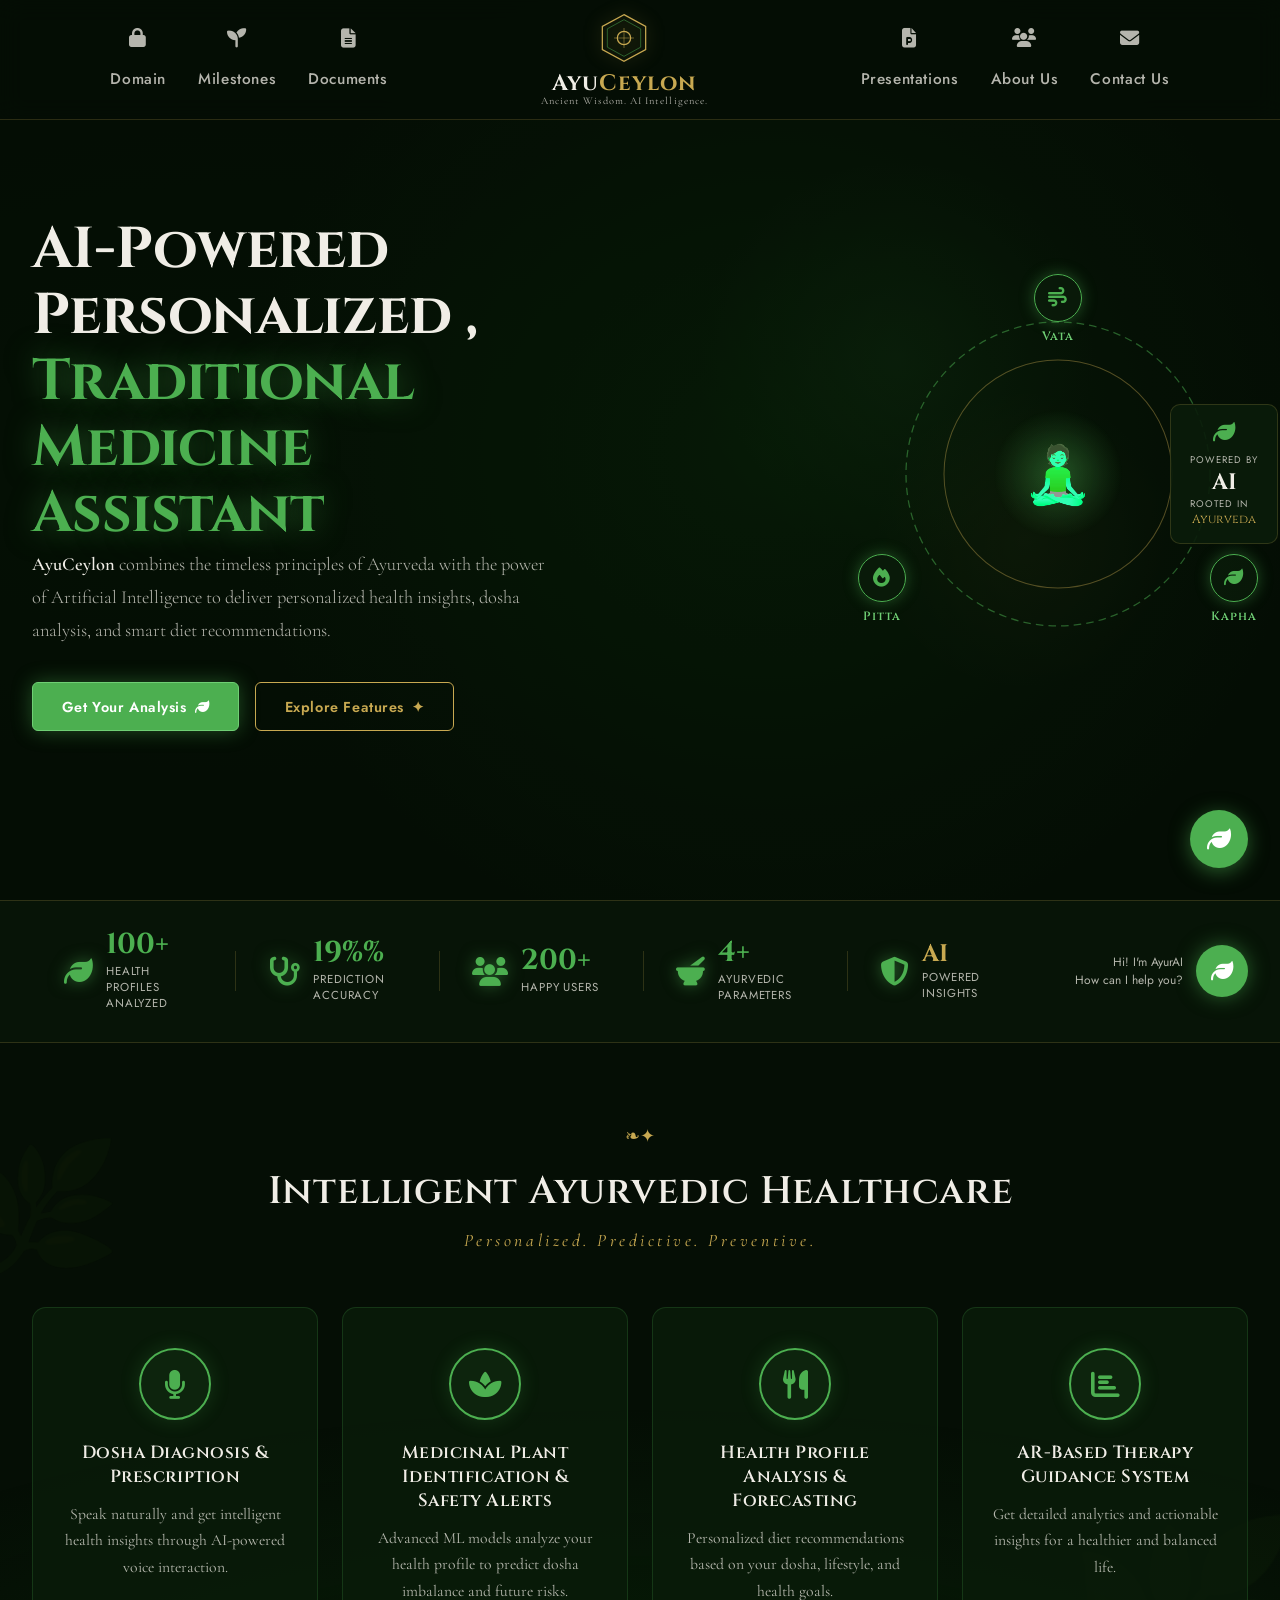
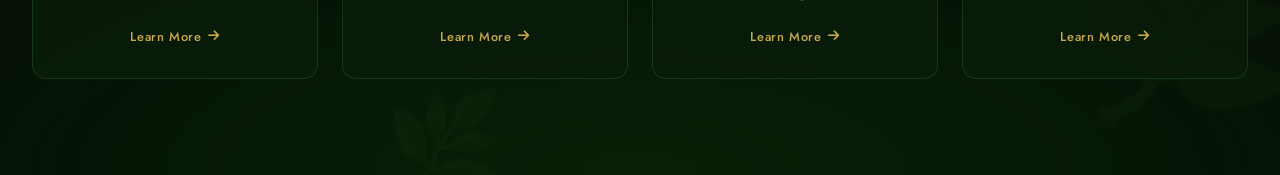
==== index.html @ 4c62e40f "file path change" ====
<!DOCTYPE html>
<html lang="en">
<head>
  <meta charset="UTF-8" />
  <meta name="viewport" content="width=device-width, initial-scale=1.0"/>
  <title>AyuCeylon – Ancient Wisdom. AI Intelligence.</title>
  <link rel="stylesheet" href="./styles/index.css" />
  <link rel="stylesheet" href="./styles/aboutus.css">
  <link href="https://fonts.googleapis.com/css2?family=Cinzel:wght@400;600;700&family=Cormorant+Garamond:ital,wght@0,300;0,400;0,600;1,300&family=Jost:wght@300;400;500;600&display=swap" rel="stylesheet"/>
  <link rel="stylesheet" href="https://cdnjs.cloudflare.com/ajax/libs/font-awesome/6.5.0/css/all.min.css"/>
</head>
<body>

  <!-- Particles Background -->
  <div class="particles" id="particles"></div>

  <!-- ===== NAVBAR ===== -->
  <nav class="navbar" id="navbar">
    <div class="nav-left">
      
      <a href="./pages/domain.html" class="nav-link"><i class="fas fa-lock"></i> Domain</a>
      <a href="./pages/milestones.html" class="nav-link"><i class="fas fa-seedling"></i>Milestones</a>
      <a href="./pages/documents.html" class="nav-link"><i class="fas fa-file-alt"></i> Documents</a>
    </div>
    <a href="./index.html" class="nav-logo">
      <div class="logo-emblem">
        <svg viewBox="0 0 60 60" width="50" height="50">
          <polygon points="30,2 56,16 56,44 30,58 4,44 4,16" fill="none" stroke="#c8a951" stroke-width="1.5"/>
          <polygon points="30,8 50,19 50,41 30,52 10,41 10,19" fill="none" stroke="#4caf50" stroke-width="1" opacity="0.6"/>
          <circle cx="30" cy="30" r="8" fill="none" stroke="#c8a951" stroke-width="1.5"/>
          <line x1="30" y1="18" x2="30" y2="42" stroke="#c8a951" stroke-width="1" opacity="0.6"/>
          <line x1="18" y1="30" x2="42" y2="30" stroke="#c8a951" stroke-width="1" opacity="0.6"/>
        </svg>
      </div>
      <div class="logo-text">
        <span class="logo-ayur">Ayu</span><span class="logo-ai">Ceylon</span>
        <p class="logo-tagline">Ancient Wisdom. AI Intelligence.</p>
      </div>
   </a>
    <div class="nav-right">
     
      <a href="./pages/presentations.html" class="nav-link"><i class="fas fa-file-powerpoint"></i> Presentations</a>
      <a href="./pages/aboutus.html" class="nav-link"><i class="fas fa-users"></i> About Us</a>
      <a href="./pages/contact.html" class="nav-link"><i class="fas fa-envelope"></i> Contact Us</a>
    </div>
  </nav>

  <!-- ===== HERO ===== -->
  <section class="hero" id="home">
    <div class="hero-bg-overlay"></div>
    <div class="hero-image-bg">
      <!-- Decorative herb/mortar elements via CSS -->
    </div>

    <div class="hero-content">
      <div class="hero-text animate-slide-left">
        <h1 class="hero-title">
         AI-Powered Personalized ,<br/>
          <span class="hero-title-green">Traditional Medicine Assistant</span>
        </h1>
     
        <p class="hero-desc">
          <strong>AyuCeylon</strong> combines the timeless principles of Ayurveda with the
          power of Artificial Intelligence to deliver personalized health
          insights, dosha analysis, and smart diet recommendations.
        </p>
        <div class="hero-buttons">
          <a href="#" class="btn-primary">Get Your Analysis <i class="fas fa-leaf"></i></a>
          <a href="#features" class="btn-outline">Explore Features <i class="fas fa-sparkles">✦</i></a>
        </div>
      </div>

      <!-- Dosha Wheel -->
      <div class="dosha-wheel animate-float">
        <div class="dosha-ring">
          <div class="dosha-center-figure">
            <div class="figure-glow"></div>
          </div>
          <div class="dosha-item dosha-vata">
            <div class="dosha-icon-wrap"><i class="fas fa-wind"></i></div>
            <span>Vata</span>
          </div>
          <div class="dosha-item dosha-pitta">
            <div class="dosha-icon-wrap"><i class="fas fa-fire"></i></div>
            <span>Pitta</span>
          </div>
          <div class="dosha-item dosha-kapha">
            <div class="dosha-icon-wrap"><i class="fas fa-leaf"></i></div>
            <span>Kapha</span>
          </div>
          <svg class="dosha-ring-svg" viewBox="0 0 300 300">
            <circle cx="150" cy="150" r="120" fill="none" stroke="#4caf50" stroke-width="1" stroke-dasharray="6 4" opacity="0.5"/>
            <circle cx="150" cy="150" r="90" fill="none" stroke="#c8a951" stroke-width="0.8" opacity="0.4"/>
          </svg>
        </div>
        <!-- AI Badge -->
        <div class="ai-badge">
          <i class="fas fa-leaf ai-badge-icon"></i>
          <div>
            <div class="ai-badge-powered">Powered by</div>
            <div class="ai-badge-ai">AI</div>
            <div class="ai-badge-rooted">Rooted in</div>
            <div class="ai-badge-ayur">Ayurveda</div>
          </div>
        </div>
      </div>
    </div>
  </section>

  <!-- ===== STATS BAR ===== -->
  <div class="stats-bar">
    <div class="stat-item">
      <i class="fas fa-leaf stat-icon"></i>
      <div>
        <div class="stat-number" data-target="500">0</div>
        <div class="stat-label">Health Profiles Analyzed</div>
      </div>
    </div>
    <div class="stat-divider"></div>
    <div class="stat-item">
      <i class="fas fa-stethoscope stat-icon"></i>
      <div>
        <div class="stat-number" data-target="95" data-suffix="%">0</div>
        <div class="stat-label">Prediction Accuracy</div>
      </div>
    </div>
    <div class="stat-divider"></div>
    <div class="stat-item">
      <i class="fas fa-users stat-icon"></i>
      <div>
        <div class="stat-number" data-target="1000">0</div>
        <div class="stat-label">Happy Users</div>
      </div>
    </div>
    <div class="stat-divider"></div>
    <div class="stat-item">
      <i class="fas fa-mortar-pestle stat-icon"></i>
      <div>
        <div class="stat-number" data-target="20">0</div>
        <div class="stat-label">Ayurvedic Parameters</div>
      </div>
    </div>
    <div class="stat-divider"></div>
    <div class="stat-item">
      <i class="fas fa-shield-alt stat-icon"></i>
      <div>
        <div class="stat-number stat-ai">AI</div>
        <div class="stat-label">Powered Insights</div>
      </div>
    </div>
    <!-- Chat bubble -->
    <div class="chat-bubble">
      <div class="chat-bubble-text">Hi! I'm AyurAI<br/><span>How can I help you?</span></div>
      <div class="chat-bubble-avatar">
        <i class="fas fa-leaf"></i>
      </div>
    </div>
  </div>

  <!-- ===== FEATURES ===== -->
  <section class="features-section" id="features">
    <div class="features-bg-leaves">
      <div class="leaf leaf-1"></div>
      <div class="leaf leaf-2"></div>
      <div class="leaf leaf-3"></div>
    </div>
    <div class="section-header">
      <div class="section-ornament">❧✦</div>
      <h2 class="section-title">Intelligent Ayurvedic Healthcare</h2>
      
      <p class="section-subtitle">Personalized. Predictive. Preventive.</p>
    </div>

    <div class="features-grid">
      <div class="feature-card" style="--delay:0s">
        <div class="feature-icon-wrap">
          <i class="fas fa-microphone"></i>
        </div>
        <h3 class="feature-title">Dosha Diagnosis & Prescription</h3>
        <p class="feature-desc">Speak naturally and get intelligent health insights through AI-powered voice interaction.</p>
        <a href="#" class="feature-link">Learn More <i class="fas fa-arrow-right"></i></a>
      </div>
      <div class="feature-card" style="--delay:0.15s">
        <div class="feature-icon-wrap">
          <i class="fas fa-spa"></i>
        </div>
        <h3 class="feature-title">Medicinal Plant Identification & Safety Alerts</h3>
        <p class="feature-desc">Advanced ML models analyze your health profile to predict dosha imbalance and future risks.</p>
        <a href="#" class="feature-link">Learn More <i class="fas fa-arrow-right"></i></a>
      </div>
      <div class="feature-card" style="--delay:0.3s">
        <div class="feature-icon-wrap">
          <i class="fas fa-utensils"></i>
        </div>
        <h3 class="feature-title">Health Profile Analysis & Forecasting</h3>
        <p class="feature-desc">Personalized diet recommendations based on your dosha, lifestyle, and health goals.</p>
        <a href="#" class="feature-link">Learn More <i class="fas fa-arrow-right"></i></a>
      </div>
      <div class="feature-card" style="--delay:0.45s">
        <div class="feature-icon-wrap">
          <i class="fas fa-chart-bar"></i>
        </div>
        <h4 class="feature-title">AR-Based Therapy Guidance System</h4>
        <p class="feature-desc">Get detailed analytics and actionable insights for a healthier and balanced life.</p>
        <a href="#" class="feature-link">Learn More <i class="fas fa-arrow-right"></i></a>
      </div>
    </div>
  </section>

  <!-- ===== FLOATING CHAT ===== -->
  <div class="floating-chat" id="floatChat">
    <div class="floating-chat-bubble" id="chatBubble">
      <i class="fas fa-leaf"></i>
    </div>
  </div>

  <script src="./js/index.js"></script>
</body>
</html>
---- styles/index.css ----
/* ============================================================
   AyurAI – index.css
   Ancient Wisdom. AI Intelligence.
   ============================================================ */

/* ── Google Fonts loaded in HTML ── */

/* ── CSS Variables ── */
:root {
  --bg-dark:       #050e05;
  --bg-card:       rgba(10, 28, 10, 0.85);
  --green-deep:    #0a1c0a;
  --green-mid:     #1a3a1a;
  --green-bright:  #4caf50;
  --green-light:   #6fcf74;
  --green-glow:    #2e7d32;
  --gold:          #c8a951;
  --gold-light:    #e4c97a;
  --white:         #f0ede6;
  --white-dim:     rgba(240,237,230,0.75);
  --border:        rgba(200,169,81,0.2);
  --shadow-green:  0 0 40px rgba(76,175,80,0.25);
  --shadow-gold:   0 0 20px rgba(200,169,81,0.2);
  --font-display:  'Cinzel', serif;
  --font-body:     'Cormorant Garamond', serif;
  --font-ui:       'Jost', sans-serif;
  --transition:    all 0.4s cubic-bezier(0.25, 0.46, 0.45, 0.94);
}

/* ── Reset & Base ── */
*, *::before, *::after { margin: 0; padding: 0; box-sizing: border-box; }

html { scroll-behavior: smooth; }

body {
  background: var(--bg-dark);
  color: var(--white);
  font-family: var(--font-ui);
  overflow-x: hidden;
  min-height: 100vh;
}

/* ============================================================
   PARTICLES BACKGROUND
   ============================================================ */
.particles {
  position: fixed;
  inset: 0;
  pointer-events: none;
  z-index: 0;
  overflow: hidden;
}

.particle {
  position: absolute;
  border-radius: 50%;
  animation: particleFloat linear infinite;
  opacity: 0;
}

@keyframes particleFloat {
  0%   { transform: translateY(100vh) rotate(0deg); opacity: 0; }
  10%  { opacity: 0.6; }
  90%  { opacity: 0.3; }
  100% { transform: translateY(-10vh) rotate(720deg); opacity: 0; }
}

/* ============================================================
   NAVBAR
   ============================================================ */
.navbar {
  position: fixed;
  top: 0; left: 0; right: 0;
  z-index: 1000;
  display: flex;
  align-items: center;
  justify-content: space-between;
  padding: 0.8rem 2rem;
  background: rgba(5,14,5,0.92);
  backdrop-filter: blur(12px);
  border-bottom: 1px solid var(--border);
  animation: navSlideDown 0.8s ease both;
}

@keyframes navSlideDown {
  from { transform: translateY(-100%); opacity: 0; }
  to   { transform: translateY(0);     opacity: 1; }
}

.nav-left, .nav-right {
  display: flex;
  align-items: center;
  gap: 0.2rem;
}
.nav-left {
  margin-left: 4rem;
}

.nav-right {
  margin-right: 4rem;
}
.nav-link {
  font-family: var(--font-ui);
  font-size: 0.96rem;
  font-weight: 500;
  color: var(--white-dim);
  text-decoration: none;
  padding: 0.45rem 0.9rem;
  border-radius: 4px;
  display: flex;
  flex-direction: column;
  align-items: center;
  gap: 1.2rem;
  letter-spacing: 0.04em;
  transition: var(--transition);
  position: relative;
}

.nav-link i { font-size: 1.2rem; color: var(--white-dim); transition: var(--transition); }

.nav-link:hover,
.nav-link.active {
  color: var(--gold);
}

.nav-link:hover i,
.nav-link.active i { color: var(--gold); }

.nav-link.active::after {
  content: '';
  position: absolute;
  bottom: -2px; left: 50%;
  transform: translateX(-50%);
  width: 70%; height: 2px;
  background: var(--gold);
  border-radius: 2px;
}

/* Logo */
.nav-logo {
  display: flex;
  flex-direction: column;
  align-items: center;
  gap: 0.2rem;
  cursor: pointer;
  text-decoration: none;
}

.logo-emblem svg {
  animation: logoSpin 20s linear infinite;
  filter: drop-shadow(0 0 8px rgba(200,169,81,0.5));
}

@keyframes logoSpin {
  from { transform: rotate(0deg); }
  to   { transform: rotate(360deg); }
}

.logo-text {
  text-align: center;
  line-height: 1;
}

.logo-ayur {
  font-family: var(--font-display);
  font-size: 1.4rem;
  font-weight: 700;
  color: var(--white);
  letter-spacing: 0.05em;
}

.logo-ai {
  font-family: var(--font-display);
  font-size: 1.4rem;
  font-weight: 700;
  color: var(--gold);
  letter-spacing: 0.05em;
}

.logo-tagline {
  font-family: var(--font-body);
  font-size: 0.65rem;
  color: var(--white-dim);
  letter-spacing: 0.1em;
  margin-top: 0.1rem;
}

/* ============================================================
   HERO SECTION
   ============================================================ */
.hero {
  position: relative;
  min-height: 100vh;
  display: flex;
  align-items: center;
  padding: 7rem 2rem 4rem;
  overflow: hidden;
}

.hero-bg-overlay {
  position: absolute;
  inset: 0;
  background:
    radial-gradient(ellipse 60% 80% at 60% 50%, rgba(10,50,10,0.7) 0%, transparent 70%),
    radial-gradient(ellipse 80% 60% at 20% 50%, rgba(5,20,5,0.9) 0%, transparent 60%),
    url('https://images.unsplash.com/photo-1600891964599-f61ba0e24092?q=80&w=1600') center/cover no-repeat;
  z-index: -1;
}

/* Animated bokeh orbs */
.hero-bg-overlay::before {
  content: '';
  position: absolute;
  inset: 0;
  background:
    radial-gradient(circle 200px at 70% 40%, rgba(76,175,80,0.12), transparent),
    radial-gradient(circle 150px at 80% 60%, rgba(200,169,81,0.08), transparent);
  animation: blobPulse 6s ease-in-out infinite alternate;
}

.hero-bg-overlay::after {
  content: '';
  position: absolute;
  inset: 0;
  background: rgba(5,14,5,0.55);
}

@keyframes blobPulse {
  from { opacity: 0.6; transform: scale(1); }
  to   { opacity: 1;   transform: scale(1.1); }
}

.hero-content {
  position: relative;
  z-index: 2;
  width: 100%;
  max-width: 1300px;
  margin: 0 auto;
  display: flex;
  align-items: center;
  justify-content: space-between;
  gap: 2rem;
}

/* ── Hero Text ── */
.hero-text { max-width: 520px; }

.hero-title {
  font-family: var(--font-display);
  font-size: clamp(2.2rem, 4.5vw, 3.8rem);
  font-weight: 700;
  color: var(--white);
  line-height: 1.15;
  letter-spacing: -0.01em;
}

.hero-title-green {
  color: var(--green-bright);
  text-shadow: 0 0 30px rgba(76,175,80,0.5);
}

.hero-divider {
  margin: 1.4rem 0;
}

.divider-ornament {
  font-size: 1.2rem;
  color: var(--gold);
  letter-spacing: 0.5rem;
  display: block;
  animation: shimmer 3s ease infinite;
}

@keyframes shimmer {
  0%, 100% { opacity: 0.7; }
  50%       { opacity: 1; text-shadow: 0 0 12px var(--gold); }
}

.hero-desc {
  font-family: var(--font-body);
  font-size: 1.15rem;
  font-weight: 300;
  color: var(--white-dim);
  line-height: 1.8;
  margin-bottom: 2.2rem;
}

.hero-desc strong { color: var(--white); font-weight: 600; }

/* Buttons */
.hero-buttons { display: flex; gap: 1rem; flex-wrap: wrap; }

.btn-primary {
  display: inline-flex;
  align-items: center;
  gap: 0.5rem;
  padding: 0.85rem 1.8rem;
  background: var(--green-bright);
  color: #fff;
  font-family: var(--font-ui);
  font-size: 0.9rem;
  font-weight: 600;
  letter-spacing: 0.04em;
  border-radius: 6px;
  text-decoration: none;
  border: 1px solid var(--green-light);
  transition: var(--transition);
  box-shadow: 0 0 20px rgba(76,175,80,0.4);
  position: relative;
  overflow: hidden;
}

.btn-primary::before {
  content: '';
  position: absolute;
  top: -50%; left: -60%;
  width: 40%; height: 200%;
  background: rgba(255,255,255,0.18);
  transform: skewX(-20deg);
  transition: left 0.5s ease;
}

.btn-primary:hover::before { left: 130%; }
.btn-primary:hover {
  background: var(--green-light);
  box-shadow: 0 0 35px rgba(76,175,80,0.6);
  transform: translateY(-2px);
}

.btn-outline {
  display: inline-flex;
  align-items: center;
  gap: 0.5rem;
  padding: 0.85rem 1.8rem;
  background: transparent;
  color: var(--gold);
  font-family: var(--font-ui);
  font-size: 0.9rem;
  font-weight: 600;
  letter-spacing: 0.04em;
  border-radius: 6px;
  text-decoration: none;
  border: 1.5px solid var(--gold);
  transition: var(--transition);
}

.btn-outline:hover {
  background: rgba(200,169,81,0.12);
  box-shadow: 0 0 20px rgba(200,169,81,0.3);
  transform: translateY(-2px);
}

/* ── Dosha Wheel ── */
.dosha-wheel {
  position: relative;
  flex-shrink: 0;
  width: 380px;
  height: 380px;
}

.dosha-ring {
  width: 100%;
  height: 100%;
  position: relative;
}

.dosha-ring-svg {
  position: absolute;
  inset: 0;
  width: 100%;
  height: 100%;
  animation: ringRotate 30s linear infinite;
}

@keyframes ringRotate {
  from { transform: rotate(0deg); }
  to   { transform: rotate(360deg); }
}

.dosha-center-figure {
  position: absolute;
  top: 50%; left: 50%;
  transform: translate(-50%, -50%);
  width: 130px;
  height: 130px;
  display: flex;
  align-items: center;
  justify-content: center;
}

.figure-glow {
  width: 100%;
  height: 100%;
  border-radius: 50%;
  background: radial-gradient(circle, rgba(76,175,80,0.4) 0%, rgba(76,175,80,0.1) 50%, transparent 70%);
  animation: figureGlow 3s ease-in-out infinite alternate;
  position: relative;
}

.figure-glow::after {
  content: '🧘';
  font-size: 3.5rem;
  position: absolute;
  top: 50%; left: 50%;
  transform: translate(-50%, -50%);
  filter: hue-rotate(90deg) brightness(1.2);
  animation: figureGlow 3s ease-in-out infinite alternate;
}

@keyframes figureGlow {
  from { box-shadow: 0 0 20px rgba(76,175,80,0.4); }
  to   { box-shadow: 0 0 50px rgba(76,175,80,0.8), 0 0 80px rgba(76,175,80,0.3); }
}

/* Dosha items */
.dosha-item {
  position: absolute;
  display: flex;
  flex-direction: column;
  align-items: center;
  gap: 0.4rem;
  font-family: var(--font-ui);
  font-size: 0.8rem;
  font-weight: 600;
  color: var(--white);
  letter-spacing: 0.08em;
}

.dosha-item span {
  font-family: var(--font-display);
  font-size: 0.75rem;
  color: var(--green-light);
}

.dosha-icon-wrap {
  width: 48px;
  height: 48px;
  border-radius: 50%;
  border: 1.5px solid var(--green-bright);
  display: flex;
  align-items: center;
  justify-content: center;
  background: rgba(10,28,10,0.8);
  font-size: 1.2rem;
  color: var(--green-bright);
  box-shadow: 0 0 15px rgba(76,175,80,0.4);
  animation: iconPulse 3s ease-in-out infinite;
}

@keyframes iconPulse {
  0%, 100% { box-shadow: 0 0 12px rgba(76,175,80,0.4); }
  50%       { box-shadow: 0 0 25px rgba(76,175,80,0.7); }
}

.dosha-vata  { top: -10px;  left: 50%; transform: translateX(-50%); }
.dosha-pitta { bottom: 40px; left: -10px; }
.dosha-kapha { bottom: 40px; right: -10px; }

/* AI Badge */
.ai-badge {
  position: absolute;
  right: -30px;
  top: 50%;
  transform: translateY(-50%);
  background: rgba(10,28,10,0.9);
  border: 1px solid var(--border);
  border-radius: 10px;
  padding: 1rem 1.2rem;
  display: flex;
  flex-direction: column;
  align-items: center;
  gap: 0.3rem;
  backdrop-filter: blur(10px);
  animation: badgePulse 4s ease-in-out infinite;
}

@keyframes badgePulse {
  0%, 100% { box-shadow: 0 0 15px rgba(200,169,81,0.15); }
  50%       { box-shadow: 0 0 30px rgba(200,169,81,0.35); }
}

.ai-badge-icon {
  font-size: 1.4rem;
  color: var(--green-bright);
  margin-bottom: 0.3rem;
}

.ai-badge-powered,
.ai-badge-rooted {
  font-size: 0.6rem;
  color: var(--white-dim);
  font-family: var(--font-ui);
  text-transform: uppercase;
  letter-spacing: 0.1em;
}

.ai-badge-ai {
  font-family: var(--font-display);
  font-size: 1.4rem;
  color: var(--white);
  font-weight: 700;
  text-align: center;
}

.ai-badge-ayur {
  font-family: var(--font-display);
  font-size: 0.75rem;
  color: var(--gold);
  text-align: center;
}

/* Animations */
.animate-slide-left {
  animation: slideLeft 1s cubic-bezier(0.25,0.46,0.45,0.94) both;
}

@keyframes slideLeft {
  from { transform: translateX(-60px); opacity: 0; }
  to   { transform: translateX(0);     opacity: 1; }
}

.animate-float {
  animation: floatUpIn 1.2s ease both, floatHover 5s ease-in-out 1.2s infinite;
}

@keyframes floatUpIn {
  from { transform: translateY(40px); opacity: 0; }
  to   { transform: translateY(0);    opacity: 1; }
}

@keyframes floatHover {
  0%, 100% { transform: translateY(0); }
  50%       { transform: translateY(-14px); }
}

/* ============================================================
   STATS BAR
   ============================================================ */
.stats-bar {
  position: relative;
  z-index: 10;
  display: flex;
  align-items: center;
  gap: 0;
  background: rgba(8,22,8,0.95);
  border-top: 1px solid var(--border);
  border-bottom: 1px solid var(--border);
  padding: 1.4rem 2rem;
  flex-wrap: wrap;
  justify-content: center;
}

.stat-item {
  display: flex;
  align-items: center;
  gap: 0.8rem;
  padding: 0.5rem 2rem;
  flex: 1;
  min-width: 140px;
}

.stat-icon {
  font-size: 1.8rem;
  color: var(--green-bright);
  filter: drop-shadow(0 0 8px rgba(76,175,80,0.5));
}

.stat-number {
  font-family: var(--font-display);
  font-size: 1.8rem;
  font-weight: 700;
  color: var(--green-bright);
  line-height: 1;
}

.stat-number::after { content: attr(data-suffix); }

.stat-number.stat-ai {
  font-size: 1.5rem;
  color: var(--gold);
}

.stat-label {
  font-family: var(--font-ui);
  font-size: 0.72rem;
  color: var(--white-dim);
  text-transform: uppercase;
  letter-spacing: 0.08em;
  margin-top: 0.2rem;
}

.stat-divider {
  width: 1px;
  height: 40px;
  background: var(--border);
}

/* Chat bubble */
.chat-bubble {
  display: flex;
  align-items: center;
  gap: 0.8rem;
  margin-left: auto;
  padding-left: 1.5rem;
}

.chat-bubble-text {
  font-family: var(--font-ui);
  font-size: 0.75rem;
  color: var(--white-dim);
  text-align: right;
  line-height: 1.5;
}

.chat-bubble-text span { color: var(--white-dim); }

.chat-bubble-avatar {
  width: 52px;
  height: 52px;
  border-radius: 50%;
  background: var(--green-bright);
  display: flex;
  align-items: center;
  justify-content: center;
  font-size: 1.4rem;
  color: #fff;
  box-shadow: 0 0 20px rgba(76,175,80,0.5);
  animation: avatarPulse 2.5s ease-in-out infinite;
  flex-shrink: 0;
}

@keyframes avatarPulse {
  0%, 100% { box-shadow: 0 0 15px rgba(76,175,80,0.5), 0 0 0 0 rgba(76,175,80,0.3); }
  50%       { box-shadow: 0 0 25px rgba(76,175,80,0.7), 0 0 0 8px rgba(76,175,80,0); }
}

/* ============================================================
   FEATURES SECTION
   ============================================================ */
.features-section {
  position: relative;
  padding: 5rem 2rem 6rem;
  overflow: hidden;
  background: radial-gradient(ellipse 80% 50% at 50% 100%, rgba(10,50,10,0.5), transparent);
}

/* Background leaves */
.features-bg-leaves { position: absolute; inset: 0; pointer-events: none; }

.leaf {
  position: absolute;
  font-size: 8rem;
  opacity: 0.04;
  color: var(--green-bright);
  animation: leafSway 8s ease-in-out infinite;
}

.leaf-1 { top: 10%; left: -3%; animation-delay: 0s; }
.leaf-2 { top: 60%; right: -2%; animation-delay: -3s; font-size: 12rem; }
.leaf-3 { bottom: -5%; left: 30%; animation-delay: -6s; font-size: 6rem; }

.leaf::before { content: '🌿'; }

@keyframes leafSway {
  0%, 100% { transform: rotate(-10deg) translateY(0); }
  50%       { transform: rotate(10deg)  translateY(-20px); }
}

.section-header {
  display: flex;
  flex-wrap: wrap;
  align-items: center;
  justify-content: center;
  gap: 0.8rem;
  margin-bottom: 0.5rem;
}

.section-ornament {
  font-size: 1.1rem;
  color: var(--gold);
  animation: shimmer 3s ease infinite;
}

.section-title {
  font-family: var(--font-display);
  font-size: clamp(1.6rem, 3vw, 2.5rem);
  font-weight: 600;
  color: var(--white);
  text-align: center;
  letter-spacing: 0.02em;
  width: 100%;
  margin-top: 0.3rem;
}

.section-subtitle {
  font-family: var(--font-body);
  font-size: 1.1rem;
  font-weight: 400;
  color: var(--gold);
  text-align: center;
  letter-spacing: 0.2em;
  font-style: italic;
  width: 100%;
  margin-bottom: 3rem;
}

/* Feature Cards */
.features-grid {
  display: grid;
  grid-template-columns: repeat(4, 1fr);
  gap: 1.5rem;
  max-width: 1300px;
  margin: 0 auto;
}

.feature-card {
  background: var(--bg-card);
  border: 1px solid rgba(76,175,80,0.2);
  border-radius: 14px;
  padding: 2.5rem 1.8rem 2rem;
  display: flex;
  flex-direction: column;
  align-items: center;
  text-align: center;
  gap: 0.8rem;
  cursor: pointer;
  transition: var(--transition);
  animation: cardFadeUp 0.7s ease both;
  animation-delay: var(--delay);
  position: relative;
  overflow: hidden;
}

.feature-card::before {
  content: '';
  position: absolute;
  top: 0; left: 0; right: 0;
  height: 2px;
  background: linear-gradient(90deg, transparent, var(--green-bright), transparent);
  transform: scaleX(0);
  transition: transform 0.4s ease;
}

.feature-card:hover::before { transform: scaleX(1); }

.feature-card:hover {
  transform: translateY(-8px);
  border-color: rgba(76,175,80,0.5);
  box-shadow: 0 20px 50px rgba(0,0,0,0.5), var(--shadow-green);
  background: rgba(14,38,14,0.95);
}

@keyframes cardFadeUp {
  from { transform: translateY(40px); opacity: 0; }
  to   { transform: translateY(0);    opacity: 1; }
}

.feature-icon-wrap {
  width: 72px;
  height: 72px;
  border-radius: 50%;
  border: 2px solid var(--green-bright);
  display: flex;
  align-items: center;
  justify-content: center;
  font-size: 1.8rem;
  color: var(--green-bright);
  background: rgba(76,175,80,0.08);
  margin-bottom: 0.5rem;
  transition: var(--transition);
  box-shadow: 0 0 20px rgba(76,175,80,0.2);
}

.feature-card:hover .feature-icon-wrap {
  background: rgba(76,175,80,0.2);
  box-shadow: 0 0 35px rgba(76,175,80,0.5);
  transform: scale(1.1) rotate(5deg);
}

.feature-title {
  font-family: var(--font-display);
  font-size: 1.1rem;
  font-weight: 600;
  color: var(--white);
  letter-spacing: 0.03em;
}

.feature-desc {
  font-family: var(--font-body);
  font-size: 0.98rem;
  color: var(--white-dim);
  line-height: 1.7;
}

.feature-link {
  font-family: var(--font-ui);
  font-size: 0.8rem;
  color: var(--gold);
  text-decoration: none;
  display: inline-flex;
  align-items: center;
  gap: 0.4rem;
  margin-top: auto;
  padding-top: 0.5rem;
  font-weight: 500;
  letter-spacing: 0.05em;
  transition: var(--transition);
}

.feature-link:hover { gap: 0.7rem; color: var(--gold-light); }

/* ============================================================
   FLOATING CHAT
   ============================================================ */
.floating-chat {
  position: fixed;
  bottom: 2rem;
  right: 2rem;
  z-index: 999;
}

.floating-chat-bubble {
  width: 58px;
  height: 58px;
  border-radius: 50%;
  background: var(--green-bright);
  display: flex;
  align-items: center;
  justify-content: center;
  font-size: 1.5rem;
  color: #fff;
  cursor: pointer;
  box-shadow: 0 4px 20px rgba(76,175,80,0.5);
  animation: floatBubble 3s ease-in-out infinite;
  transition: var(--transition);
}

.floating-chat-bubble:hover {
  transform: scale(1.12);
  box-shadow: 0 6px 30px rgba(76,175,80,0.7);
}

@keyframes floatBubble {
  0%, 100% { transform: translateY(0); }
  50%       { transform: translateY(-8px); }
}

/* ============================================================
   SCROLLBAR
   ============================================================ */
::-webkit-scrollbar { width: 6px; }
::-webkit-scrollbar-track { background: var(--bg-dark); }
::-webkit-scrollbar-thumb { background: var(--green-mid); border-radius: 3px; }
::-webkit-scrollbar-thumb:hover { background: var(--green-bright); }

/* ============================================================
   RESPONSIVE
   ============================================================ */
@media (max-width: 1100px) {
  .features-grid { grid-template-columns: repeat(2, 1fr); }
  .dosha-wheel   { width: 300px; height: 300px; }
  .ai-badge      { right: -20px; }
}

@media (max-width: 860px) {
  .navbar { flex-direction: column; gap: 0.5rem; padding: 0.8rem 1rem; }
  .nav-left, .nav-right { gap: 0; flex-wrap: wrap; justify-content: center; }
  .hero { padding-top: 10rem; }
  .hero-content { flex-direction: column; text-align: center; }
  .hero-text { max-width: 100%; }
  .hero-buttons { justify-content: center; }
  .dosha-wheel { width: 260px; height: 260px; }
  .ai-badge { right: -10px; top: auto; bottom: -60px; transform: none; }
  .stats-bar { padding: 1rem; }
  .stat-item { min-width: 120px; padding: 0.5rem 1rem; }
}

@media (max-width: 600px) {
  .features-grid { grid-template-columns: 1fr; }
  .stat-divider  { display: none; }
  .chat-bubble   { display: none; }
  .dosha-wheel   { width: 220px; height: 220px; }
  .hero-title    { font-size: 2rem; }
}
---- styles/aboutus.css ----
/* ============================================================
   AyurAI – aboutus.css
   About Us Page – matches home page dark green/gold theme
   ============================================================ */

/* ── About Hero ───────────────────────────────────────────── */
.about-hero {
  position: relative;
  min-height: 55vh;
  display: flex;
  align-items: center;
  justify-content: center;
  padding: 9rem 2rem 5rem;
  overflow: hidden;
  text-align: center;
}

.about-hero-overlay {
  position: absolute;
  inset: 0;
  background:
    radial-gradient(ellipse 70% 90% at 50% 60%, rgba(10,50,10,0.75) 0%, transparent 70%),
    url('https://images.unsplash.com/photo-1506905925346-21bda4d32df4?w=1600&q=70') center/cover no-repeat;
  z-index: 0;
}

.about-hero-overlay::after {
  content: '';
  position: absolute;
  inset: 0;
  background: rgba(5,14,5,0.65);
}

.about-hero-content {
  position: relative;
  z-index: 2;
  max-width: 750px;
  animation: heroContentIn 1s ease both;
}

@keyframes heroContentIn {
  from { transform: translateY(30px); opacity: 0; }
  to   { transform: translateY(0);    opacity: 1; }
}

.about-hero-badge {
  display: inline-flex;
  align-items: center;
  gap: 0.5rem;
  font-family: var(--font-ui);
  font-size: 0.75rem;
  font-weight: 600;
  letter-spacing: 0.2em;
  text-transform: uppercase;
  color: var(--green-bright);
  border: 1px solid rgba(76,175,80,0.4);
  border-radius: 30px;
  padding: 0.4rem 1.2rem;
  margin-bottom: 1.4rem;
  background: rgba(76,175,80,0.08);
}

.about-hero-title {
  font-family: var(--font-display);
  font-size: clamp(2rem, 4.5vw, 3.5rem);
  font-weight: 700;
  color: var(--white);
  line-height: 1.2;
  margin-bottom: 1rem;
}

.about-hero-green {
  color: var(--green-bright);
  text-shadow: 0 0 30px rgba(76,175,80,0.5);
}

.about-hero-desc {
  font-family: var(--font-body);
  font-size: 1.1rem;
  font-weight: 300;
  color: var(--white-dim);
  line-height: 1.85;
  margin-top: 1.2rem;
}

/* Decorative orbs */
.orb {
  position: absolute;
  border-radius: 50%;
  pointer-events: none;
  z-index: 1;
}
.orb-1 {
  width: 350px; height: 350px;
  top: -80px; left: -80px;
  background: radial-gradient(circle, rgba(76,175,80,0.12), transparent 70%);
  animation: orbDrift 10s ease-in-out infinite;
}
.orb-2 {
  width: 250px; height: 250px;
  bottom: -60px; right: 5%;
  background: radial-gradient(circle, rgba(200,169,81,0.1), transparent 70%);
  animation: orbDrift 13s ease-in-out infinite reverse;
}
.orb-3 {
  width: 180px; height: 180px;
  top: 30%; right: 15%;
  background: radial-gradient(circle, rgba(76,175,80,0.08), transparent 70%);
  animation: orbDrift 8s ease-in-out infinite 2s;
}
@keyframes orbDrift {
  0%, 100% { transform: translate(0, 0) scale(1); }
  50%       { transform: translate(20px, -20px) scale(1.05); }
}

/* ── Mission Strip ────────────────────────────────────────── */
.mission-strip {
  display: flex;
  align-items: center;
  justify-content: center;
  gap: 0;
  background: rgba(8,22,8,0.97);
  border-top: 1px solid var(--border);
  border-bottom: 1px solid var(--border);
  padding: 1.8rem 2rem;
  flex-wrap: wrap;
}

.mission-item {
  flex: 1;
  min-width: 200px;
  display: flex;
  flex-direction: column;
  align-items: center;
  text-align: center;
  gap: 0.4rem;
  padding: 0.5rem 2rem;
}

.mission-item i {
  font-size: 1.6rem;
  color: var(--gold);
  margin-bottom: 0.3rem;
  filter: drop-shadow(0 0 8px rgba(200,169,81,0.4));
}

.mission-item span {
  font-family: var(--font-display);
  font-size: 0.9rem;
  font-weight: 600;
  color: var(--white);
  letter-spacing: 0.08em;
}

.mission-item p {
  font-family: var(--font-body);
  font-size: 0.9rem;
  color: var(--white-dim);
  font-style: italic;
}

.mission-divider {
  width: 1px;
  height: 60px;
  background: var(--border);
  flex-shrink: 0;
}

/* ── Supervisor Section ───────────────────────────────────── */
.supervisor-section {
  padding: 5rem 2rem 3rem;
  position: relative;
}

.supervisor-card-wrap {
  display: flex;
  justify-content: center;
  margin-top: 2rem;
}

.supervisor-card {
  background: rgba(10,28,10,0.9);
  border: 1px solid rgba(200,169,81,0.3);
  border-radius: 20px;
  padding: 3rem 3.5rem;
  display: flex;
  align-items: center;
  gap: 3rem;
  max-width: 800px;
  width: 100%;
  position: relative;
  overflow: hidden;
  animation: supervisorIn 0.9s ease both;
  transition: var(--transition);
}

.supervisor-card::before {
  content: '';
  position: absolute;
  top: 0; left: 0; right: 0;
  height: 3px;
  background: linear-gradient(90deg, transparent, var(--gold), var(--green-bright), var(--gold), transparent);
  background-size: 200% 100%;
  animation: shimmerLine 3s linear infinite;
}

@keyframes shimmerLine {
  from { background-position: 200% 0; }
  to   { background-position: -200% 0; }
}

.supervisor-card:hover {
  border-color: rgba(200,169,81,0.5);
  box-shadow: 0 20px 60px rgba(0,0,0,0.5), 0 0 40px rgba(200,169,81,0.15);
  transform: translateY(-4px);
}

@keyframes supervisorIn {
  from { transform: translateY(40px) scale(0.97); opacity: 0; }
  to   { transform: translateY(0)    scale(1);    opacity: 1; }
}

/* Avatar */
.supervisor-avatar-ring {
  position: relative;
  flex-shrink: 0;
  width: 150px;
  height: 150px;
}

.ring-svg {
  position: absolute;
  inset: 0;
  width: 100%;
  height: 100%;
  animation: ringRotate 20s linear infinite;
}

.supervisor-avatar {
  position: absolute;
  top: 50%; left: 50%;
  transform: translate(-50%, -50%);
  width: 110px;
  height: 110px;
  border-radius: 50%;
  background: linear-gradient(135deg, rgba(76,175,80,0.3), rgba(10,28,10,0.8));
  border: 2px solid rgba(200,169,81,0.4);
  display: flex;
  align-items: center;
  justify-content: center;
  font-size: 3rem;
  color: var(--gold);
}

/* Info */
.supervisor-badge-label {
  font-family: var(--font-ui);
  font-size: 0.65rem;
  font-weight: 600;
  letter-spacing: 0.2em;
  text-transform: uppercase;
  color: var(--gold);
  background: rgba(200,169,81,0.12);
  border: 1px solid rgba(200,169,81,0.3);
  border-radius: 20px;
  padding: 0.25rem 0.9rem;
  display: inline-block;
  margin-bottom: 0.7rem;
}

.supervisor-name {
  font-family: var(--font-display);
  font-size: 1.6rem;
  font-weight: 700;
  color: var(--white);
  letter-spacing: 0.02em;
  margin-bottom: 0.5rem;
}

.supervisor-post,
.supervisor-email {
  display: flex;
  align-items: center;
  gap: 0.5rem;
  font-family: var(--font-ui);
  font-size: 0.82rem;
  color: var(--white-dim);
  margin-bottom: 0.4rem;
}

.supervisor-post i { color: var(--green-bright); }
.supervisor-email i { color: var(--green-bright); }

.supervisor-email a {
  color: var(--green-light);
  text-decoration: none;
  transition: var(--transition);
}
.supervisor-email a:hover { color: var(--gold); text-decoration: underline; }

.supervisor-bio {
  font-family: var(--font-body);
  font-size: 0.98rem;
  color: var(--white-dim);
  line-height: 1.75;
  margin: 1rem 0;
  font-style: italic;
}

.supervisor-socials {
  display: flex;
  gap: 0.8rem;
  margin-top: 0.5rem;
}

.supervisor-socials a {
  width: 36px;
  height: 36px;
  border-radius: 8px;
  border: 1px solid var(--border);
  display: flex;
  align-items: center;
  justify-content: center;
  color: var(--white-dim);
  font-size: 0.9rem;
  text-decoration: none;
  transition: var(--transition);
  background: rgba(255,255,255,0.03);
}
.supervisor-socials a:hover {
  border-color: var(--gold);
  color: var(--gold);
  background: rgba(200,169,81,0.1);
  transform: translateY(-2px);
}

/* ── Team Section ─────────────────────────────────────────── */
.team-section {
  padding: 4rem 2rem 6rem;
  position: relative;
}

.team-grid {
  display: grid;
  grid-template-columns: repeat(3, 1fr);
  gap: 1.8rem;
  max-width: 1200px;
  margin: 0 auto;
}

/* Center the 7th card */
.team-card-center {
  grid-column: 2;
}

/* ── Flip Card ────────────────────────────────────────────── */
.team-card {
  perspective: 1000px;
  height: 320px;
  animation: cardFadeUp 0.7s ease both;
  animation-delay: var(--card-delay, 0s);
}

.team-card-inner {
  position: relative;
  width: 100%;
  height: 100%;
  transform-style: preserve-3d;
  transition: transform 0.7s cubic-bezier(0.4, 0.2, 0.2, 1);
  border-radius: 16px;
}

.team-card:hover .team-card-inner {
  transform: rotateY(180deg);
}

/* Front & Back shared */
.team-card-front,
.team-card-back {
  position: absolute;
  inset: 0;
  border-radius: 16px;
  backface-visibility: hidden;
  -webkit-backface-visibility: hidden;
  display: flex;
  flex-direction: column;
  align-items: center;
  justify-content: center;
  padding: 2rem 1.5rem;
  gap: 0.5rem;
  overflow: hidden;
}

/* Front */
.team-card-front {
  background: rgba(10,28,10,0.9);
  border: 1px solid rgba(76,175,80,0.25);
  text-align: center;
}

.team-card-front::after {
  content: '';
  position: absolute;
  inset: 0;
  background: radial-gradient(ellipse 80% 60% at 50% 0%, rgba(76,175,80,0.07), transparent);
  pointer-events: none;
}

/* Glow ring decoration */
.card-glow-ring {
  position: absolute;
  top: -40px; left: 50%;
  transform: translateX(-50%);
  width: 120px; height: 120px;
  border-radius: 50%;
  border: 1px solid rgba(76,175,80,0.2);
  animation: ringPulse 4s ease-in-out infinite;
  pointer-events: none;
}

@keyframes ringPulse {
  0%, 100% { transform: translateX(-50%) scale(1); opacity: 0.5; }
  50%       { transform: translateX(-50%) scale(1.15); opacity: 1; }
}

/* Avatar */
.team-avatar {
  width: 80px;
  height: 80px;
  border-radius: 50%;
  border: 2px solid var(--green-bright);
  background: linear-gradient(135deg, rgba(76,175,80,0.25), rgba(10,28,10,0.6));
  display: flex;
  align-items: center;
  justify-content: center;
  font-size: 2rem;
  color: var(--green-bright);
  position: relative;
  box-shadow: 0 0 20px rgba(76,175,80,0.3);
  flex-shrink: 0;
}

.team-avatar.avatar-gold {
  border-color: var(--gold);
  color: var(--gold);
  background: linear-gradient(135deg, rgba(200,169,81,0.2), rgba(10,28,10,0.6));
  box-shadow: 0 0 20px rgba(200,169,81,0.25);
}

.avatar-ripple {
  position: absolute;
  inset: -6px;
  border-radius: 50%;
  border: 1.5px solid rgba(76,175,80,0.3);
  animation: rippleAnim 2.5s ease-in-out infinite;
}

.avatar-gold .avatar-ripple { border-color: rgba(200,169,81,0.3); }

@keyframes rippleAnim {
  0%, 100% { transform: scale(1);    opacity: 0.6; }
  50%       { transform: scale(1.15); opacity: 0; }
}

/* Role Badge */
.team-role-badge {
  font-family: var(--font-ui);
  font-size: 0.6rem;
  font-weight: 600;
  letter-spacing: 0.2em;
  text-transform: uppercase;
  color: var(--green-bright);
  border: 1px solid rgba(76,175,80,0.4);
  border-radius: 20px;
  padding: 0.2rem 0.8rem;
  background: rgba(76,175,80,0.08);
}

.team-role-badge.badge-gold {
  color: var(--gold);
  border-color: rgba(200,169,81,0.4);
  background: rgba(200,169,81,0.08);
}

.team-name {
  font-family: var(--font-display);
  font-size: 1rem;
  font-weight: 600;
  color: var(--white);
  letter-spacing: 0.03em;
  text-align: center;
}

.team-post {
  font-family: var(--font-ui);
  font-size: 0.75rem;
  color: var(--white-dim);
  text-align: center;
  letter-spacing: 0.03em;
}

.team-hover-hint {
  font-family: var(--font-ui);
  font-size: 0.62rem;
  color: rgba(255,255,255,0.25);
  letter-spacing: 0.08em;
  margin-top: 0.3rem;
  display: flex;
  align-items: center;
  gap: 0.3rem;
}

.team-hover-hint i { font-size: 0.55rem; }

/* Back */
.team-card-back {
  background: rgba(5,20,5,0.97);
  border: 1px solid rgba(200,169,81,0.3);
  transform: rotateY(180deg);
  text-align: center;
  gap: 0.6rem;
}

.team-card-back::before {
  content: '';
  position: absolute;
  top: 0; left: 0; right: 0;
  height: 2px;
  background: linear-gradient(90deg, transparent, var(--gold), transparent);
}

.back-icon {
  width: 50px;
  height: 50px;
  border-radius: 50%;
  border: 2px solid var(--green-bright);
  display: flex;
  align-items: center;
  justify-content: center;
  font-size: 1.3rem;
  color: var(--green-bright);
  background: rgba(76,175,80,0.1);
  flex-shrink: 0;
}

.back-icon.back-gold {
  border-color: var(--gold);
  color: var(--gold);
  background: rgba(200,169,81,0.1);
}

.team-email {
  display: flex;
  align-items: center;
  gap: 0.4rem;
  font-family: var(--font-ui);
  font-size: 0.72rem;
  color: var(--white-dim);
}

.team-email i { color: var(--green-bright); font-size: 0.7rem; }

.team-email a {
  color: var(--green-light);
  text-decoration: none;
  transition: var(--transition);
}
.team-email a:hover { color: var(--gold); }

.team-bio {
  font-family: var(--font-body);
  font-size: 0.88rem;
  color: var(--white-dim);
  line-height: 1.65;
  font-style: italic;
  padding: 0 0.3rem;
}

.team-skills {
  display: flex;
  gap: 0.4rem;
  flex-wrap: wrap;
  justify-content: center;
  margin-top: 0.3rem;
}

.team-skills span {
  font-family: var(--font-ui);
  font-size: 0.62rem;
  font-weight: 500;
  letter-spacing: 0.08em;
  color: var(--green-bright);
  border: 1px solid rgba(76,175,80,0.35);
  border-radius: 4px;
  padding: 0.15rem 0.55rem;
  background: rgba(76,175,80,0.07);
}

/* ── Footer ───────────────────────────────────────────────── */
.about-footer {
  background: rgba(3,10,3,0.98);
  border-top: 1px solid var(--border);
  padding: 2.5rem 2rem;
  text-align: center;
}

.footer-inner {
  display: flex;
  flex-direction: column;
  align-items: center;
  gap: 0.5rem;
}

.footer-logo {
  font-family: var(--font-display);
  font-size: 1.8rem;
  font-weight: 700;
  margin-bottom: 0.3rem;
}

.footer-tagline {
  font-family: var(--font-body);
  font-size: 0.9rem;
  color: var(--white-dim);
  font-style: italic;
  letter-spacing: 0.12em;
}

.footer-divider {
  width: 60px;
  height: 1px;
  background: var(--border);
  margin: 0.8rem 0;
}

.footer-copy {
  font-family: var(--font-ui);
  font-size: 0.72rem;
  color: rgba(240,237,230,0.35);
  letter-spacing: 0.08em;
}

/* ── Responsive ───────────────────────────────────────────── */
@media (max-width: 1000px) {
  .team-grid { grid-template-columns: repeat(2, 1fr); }
  .team-card-center { grid-column: auto; }
}

@media (max-width: 700px) {
  .supervisor-card {
    flex-direction: column;
    text-align: center;
    padding: 2.5rem 1.5rem;
    gap: 2rem;
  }
  .supervisor-post,
  .supervisor-email { justify-content: center; }
  .supervisor-socials { justify-content: center; }
  .team-grid { grid-template-columns: 1fr; }
  .mission-divider { display: none; }
  .team-card-center { grid-column: auto; }
}

@media (max-width: 480px) {
  .about-hero { padding: 8rem 1.2rem 3rem; }
  .team-card  { height: 300px; }
}
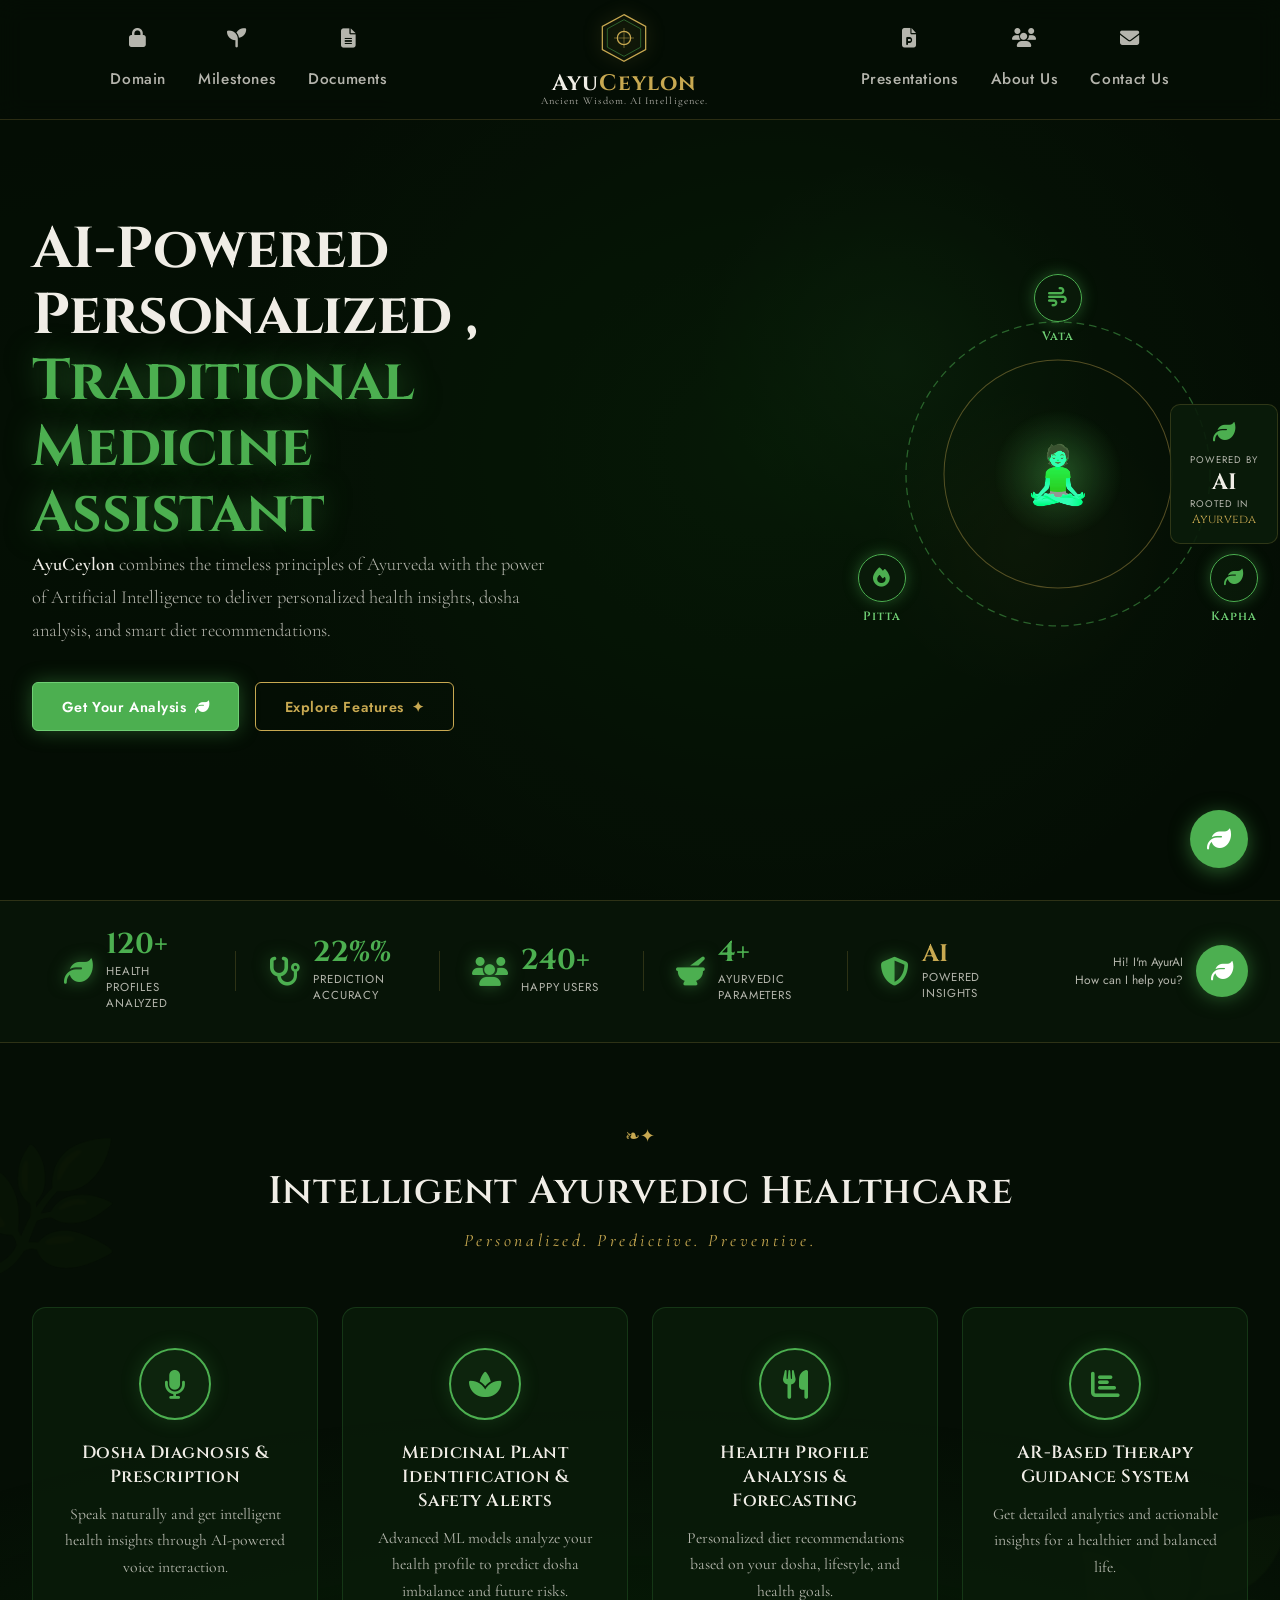
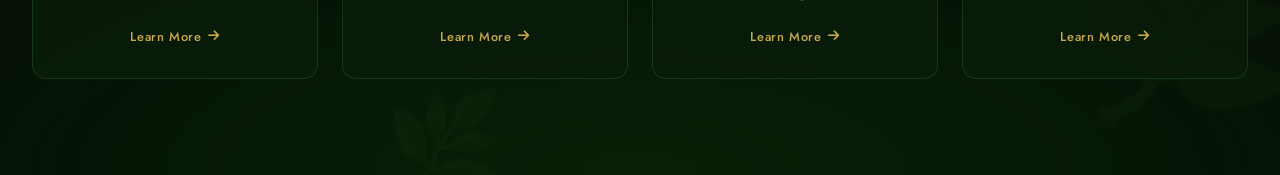
==== commit 5dc94cd1: "new updates" ====
--- a/index.html
+++ b/index.html
@@ -214,6 +214,134 @@
     </div>
   </div>
 
-  <script src="./js/index.js"></script>
+  <script>
+/* ============================================================
+   AyurAI – index.js
+   Particles, counter animation, scroll effects
+   ============================================================ */
+
+// ── Particle System ──────────────────────────────────────────
+(function createParticles() {
+  const container = document.getElementById('particles');
+  if (!container) return;
+
+  const count = 40;
+  const colors = ['#4caf50', '#c8a951', '#6fcf74', '#2e7d32', '#e4c97a'];
+
+  for (let i = 0; i < count; i++) {
+    const p = document.createElement('div');
+    p.classList.add('particle');
+
+    const size = Math.random() * 5 + 2;
+    const color = colors[Math.floor(Math.random() * colors.length)];
+    const left = Math.random() * 100;
+    const duration = Math.random() * 18 + 10;
+    const delay = Math.random() * 15;
+
+    p.style.cssText = `
+      width: ${size}px;
+      height: ${size}px;
+      background: ${color};
+      left: ${left}%;
+      animation-duration: ${duration}s;
+      animation-delay: ${delay}s;
+      opacity: 0;
+      box-shadow: 0 0 ${size * 2}px ${color};
+    `;
+
+    container.appendChild(p);
+  }
+})();
+
+// ── Navbar Scroll Effect ─────────────────────────────────────
+window.addEventListener('scroll', () => {
+  const navbar = document.getElementById('navbar');
+  if (navbar) {
+    if (window.scrollY > 60) {
+      navbar.style.background = 'rgba(3,10,3,0.97)';
+      navbar.style.boxShadow = '0 4px 30px rgba(0,0,0,0.5)';
+    } else {
+      navbar.style.background = 'rgba(5,14,5,0.92)';
+      navbar.style.boxShadow = 'none';
+    }
+  }
+}, { passive: true });
+
+// ── Counter Animation ─────────────────────────────────────────
+function animateCounter(el) {
+  const target = parseInt(el.getAttribute('data-target'), 10);
+  const suffix = el.getAttribute('data-suffix') || '+';
+  const duration = 2000;
+  const step = target / (duration / 16);
+  let current = 0;
+
+  const timer = setInterval(() => {
+    current += step;
+    if (current >= target) {
+      current = target;
+      clearInterval(timer);
+    }
+    el.textContent = Math.floor(current) + suffix;
+  }, 16);
+}
+
+const statNumbers = document.querySelectorAll('.stat-number[data-target]');
+
+if (statNumbers.length) {
+  const observer = new IntersectionObserver((entries) => {
+    entries.forEach(entry => {
+      if (entry.isIntersecting && !entry.target.dataset.animated) {
+        entry.target.dataset.animated = 'true';
+        animateCounter(entry.target);
+      }
+    });
+  }, { threshold: 0.5 });
+
+  statNumbers.forEach(el => observer.observe(el));
+}
+
+// ── Feature Card Animation ───────────────────────────────────
+const featureCards = document.querySelectorAll('.feature-card');
+
+if (featureCards.length) {
+  const cardObserver = new IntersectionObserver((entries) => {
+    entries.forEach(entry => {
+      if (entry.isIntersecting) {
+        entry.target.style.opacity = '1';
+        entry.target.style.transform = 'translateY(0)';
+      }
+    });
+  }, { threshold: 0.15 });
+
+  featureCards.forEach(card => {
+    card.style.opacity = '0';
+    card.style.transform = 'translateY(40px)';
+    card.style.transition = 'opacity 0.7s ease, transform 0.7s ease';
+    cardObserver.observe(card);
+  });
+}
+
+// ── Chat Bubble ──────────────────────────────────────────────
+const chatBubble = document.getElementById('chatBubble');
+if (chatBubble) {
+  chatBubble.addEventListener('click', () => {
+    chatBubble.style.transform = 'scale(0.9)';
+    setTimeout(() => { chatBubble.style.transform = ''; }, 200);
+    alert('AyurAI Chat coming soon! 🌿');
+  });
+}
+
+// ── Smooth Scroll ────────────────────────────────────────────
+document.querySelectorAll('a[href^="#"]').forEach(anchor => {
+  anchor.addEventListener('click', function (e) {
+    const target = document.querySelector(this.getAttribute('href'));
+    if (target) {
+      e.preventDefault();
+      target.scrollIntoView({ behavior: 'smooth', block: 'start' });
+    }
+  });
+});
+</script>
 </body>
+
 </html>
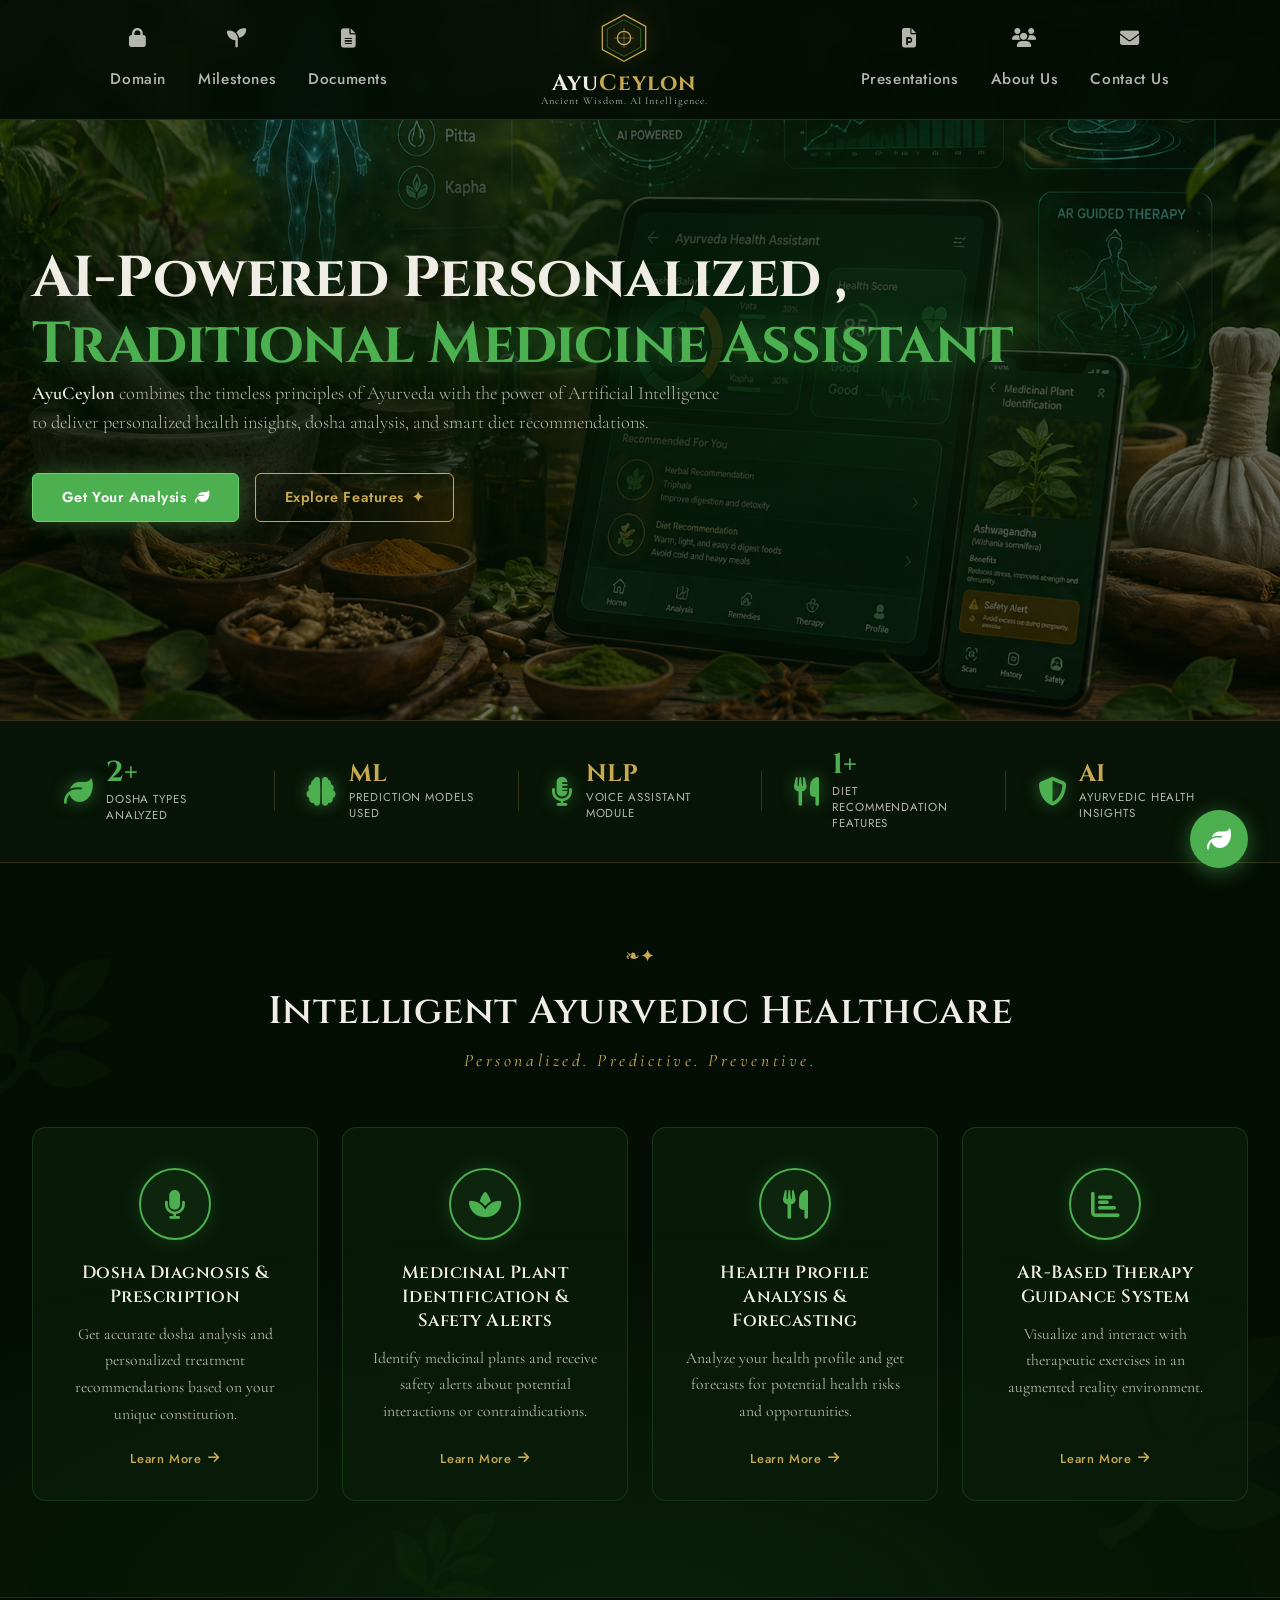
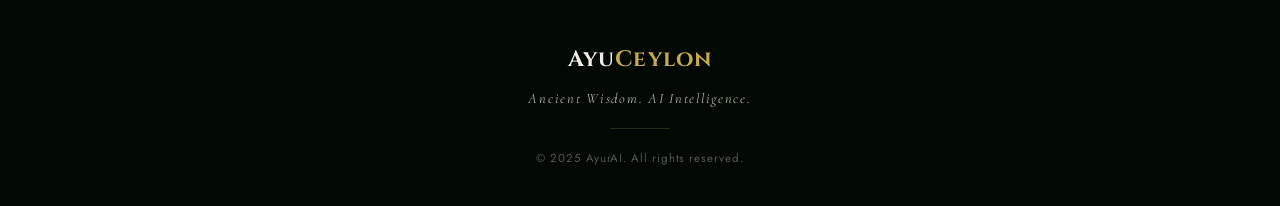
==== commit b57d558b: "new updates" ====
--- a/index.html
+++ b/index.html
@@ -54,108 +54,83 @@
 
     <div class="hero-content">
       <div class="hero-text animate-slide-left">
-        <h1 class="hero-title">
-         AI-Powered Personalized ,<br/>
-          <span class="hero-title-green">Traditional Medicine Assistant</span>
-        </h1>
+       <h1 class="hero-title">
+  <span style="white-space: nowrap;">
+    AI-Powered Personalized ,
+  </span><br>
+  <span class="hero-title-green" style="white-space: nowrap; display: inline-block;">
+    Traditional Medicine Assistant
+  </span>
+</h1>
      
-        <p class="hero-desc">
-          <strong>AyuCeylon</strong> combines the timeless principles of Ayurveda with the
-          power of Artificial Intelligence to deliver personalized health
-          insights, dosha analysis, and smart diet recommendations.
-        </p>
+<p class="hero-desc" style="width: 850px !important; max-width: 850px !important; line-height: 1.6;">
+  <strong>AyuCeylon</strong> combines the timeless principles of Ayurveda with the power of Artificial Intelligence<br>
+  to deliver personalized health insights, dosha analysis, and smart diet recommendations.
+</p>
         <div class="hero-buttons">
           <a href="#" class="btn-primary">Get Your Analysis <i class="fas fa-leaf"></i></a>
           <a href="#features" class="btn-outline">Explore Features <i class="fas fa-sparkles">✦</i></a>
         </div>
       </div>
 
-      <!-- Dosha Wheel -->
-      <div class="dosha-wheel animate-float">
-        <div class="dosha-ring">
-          <div class="dosha-center-figure">
-            <div class="figure-glow"></div>
-          </div>
-          <div class="dosha-item dosha-vata">
-            <div class="dosha-icon-wrap"><i class="fas fa-wind"></i></div>
-            <span>Vata</span>
-          </div>
-          <div class="dosha-item dosha-pitta">
-            <div class="dosha-icon-wrap"><i class="fas fa-fire"></i></div>
-            <span>Pitta</span>
-          </div>
-          <div class="dosha-item dosha-kapha">
-            <div class="dosha-icon-wrap"><i class="fas fa-leaf"></i></div>
-            <span>Kapha</span>
-          </div>
-          <svg class="dosha-ring-svg" viewBox="0 0 300 300">
-            <circle cx="150" cy="150" r="120" fill="none" stroke="#4caf50" stroke-width="1" stroke-dasharray="6 4" opacity="0.5"/>
-            <circle cx="150" cy="150" r="90" fill="none" stroke="#c8a951" stroke-width="0.8" opacity="0.4"/>
-          </svg>
-        </div>
-        <!-- AI Badge -->
-        <div class="ai-badge">
-          <i class="fas fa-leaf ai-badge-icon"></i>
-          <div>
-            <div class="ai-badge-powered">Powered by</div>
-            <div class="ai-badge-ai">AI</div>
-            <div class="ai-badge-rooted">Rooted in</div>
-            <div class="ai-badge-ayur">Ayurveda</div>
-          </div>
-        </div>
+     
+       
       </div>
     </div>
   </section>
 
-  <!-- ===== STATS BAR ===== -->
-  <div class="stats-bar">
-    <div class="stat-item">
-      <i class="fas fa-leaf stat-icon"></i>
-      <div>
-        <div class="stat-number" data-target="500">0</div>
-        <div class="stat-label">Health Profiles Analyzed</div>
-      </div>
-    </div>
-    <div class="stat-divider"></div>
-    <div class="stat-item">
-      <i class="fas fa-stethoscope stat-icon"></i>
-      <div>
-        <div class="stat-number" data-target="95" data-suffix="%">0</div>
-        <div class="stat-label">Prediction Accuracy</div>
-      </div>
-    </div>
-    <div class="stat-divider"></div>
-    <div class="stat-item">
-      <i class="fas fa-users stat-icon"></i>
-      <div>
-        <div class="stat-number" data-target="1000">0</div>
-        <div class="stat-label">Happy Users</div>
-      </div>
-    </div>
-    <div class="stat-divider"></div>
-    <div class="stat-item">
-      <i class="fas fa-mortar-pestle stat-icon"></i>
-      <div>
-        <div class="stat-number" data-target="20">0</div>
-        <div class="stat-label">Ayurvedic Parameters</div>
-      </div>
-    </div>
-    <div class="stat-divider"></div>
-    <div class="stat-item">
-      <i class="fas fa-shield-alt stat-icon"></i>
-      <div>
-        <div class="stat-number stat-ai">AI</div>
-        <div class="stat-label">Powered Insights</div>
-      </div>
-    </div>
-    <!-- Chat bubble -->
-    <div class="chat-bubble">
-      <div class="chat-bubble-text">Hi! I'm AyurAI<br/><span>How can I help you?</span></div>
-      <div class="chat-bubble-avatar">
-        <i class="fas fa-leaf"></i>
-      </div>
-    </div>
-  </div>
+ <!-- ===== PROJECT STATS BAR ===== -->
+<div class="stats-bar">
+  <div class="stat-item">
+    <i class="fas fa-leaf stat-icon"></i>
+    <div>
+      <div class="stat-number" data-target="3">0</div>
+      <div class="stat-label">Dosha Types Analyzed</div>
+    </div>
+  </div>
+
+  <div class="stat-divider"></div>
+
+  <div class="stat-item">
+    <i class="fas fa-brain stat-icon"></i>
+    <div>
+      <div class="stat-number stat-ai">ML</div>
+      <div class="stat-label">Prediction Models Used</div>
+    </div>
+  </div>
+
+  <div class="stat-divider"></div>
+
+  <div class="stat-item">
+    <i class="fas fa-microphone-alt stat-icon"></i>
+    <div>
+      <div class="stat-number stat-ai">NLP</div>
+      <div class="stat-label">Voice Assistant Module</div>
+    </div>
+  </div>
+
+  <div class="stat-divider"></div>
+
+  <div class="stat-item">
+    <i class="fas fa-utensils stat-icon"></i>
+    <div>
+      <div class="stat-number" data-target="2">0</div>
+      <div class="stat-label">Diet Recommendation Features</div>
+    </div>
+  </div>
+
+  <div class="stat-divider"></div>
+
+  <div class="stat-item">
+    <i class="fas fa-shield-alt stat-icon"></i>
+    <div>
+      <div class="stat-number stat-ai">AI</div>
+      <div class="stat-label">Ayurvedic Health Insights</div>
+    </div>
+  </div>
+
+ 
+</div>
 
   <!-- ===== FEATURES ===== -->
   <section class="features-section" id="features">
@@ -177,7 +152,7 @@
           <i class="fas fa-microphone"></i>
         </div>
         <h3 class="feature-title">Dosha Diagnosis & Prescription</h3>
-        <p class="feature-desc">Speak naturally and get intelligent health insights through AI-powered voice interaction.</p>
+        <p class="feature-desc">Get accurate dosha analysis and personalized treatment recommendations based on your unique constitution.</p>
         <a href="#" class="feature-link">Learn More <i class="fas fa-arrow-right"></i></a>
       </div>
       <div class="feature-card" style="--delay:0.15s">
@@ -185,7 +160,7 @@
           <i class="fas fa-spa"></i>
         </div>
         <h3 class="feature-title">Medicinal Plant Identification & Safety Alerts</h3>
-        <p class="feature-desc">Advanced ML models analyze your health profile to predict dosha imbalance and future risks.</p>
+        <p class="feature-desc">Identify medicinal plants and receive safety alerts about potential interactions or contraindications.</p>
         <a href="#" class="feature-link">Learn More <i class="fas fa-arrow-right"></i></a>
       </div>
       <div class="feature-card" style="--delay:0.3s">
@@ -193,7 +168,7 @@
           <i class="fas fa-utensils"></i>
         </div>
         <h3 class="feature-title">Health Profile Analysis & Forecasting</h3>
-        <p class="feature-desc">Personalized diet recommendations based on your dosha, lifestyle, and health goals.</p>
+        <p class="feature-desc">Analyze your health profile and get forecasts for potential health risks and opportunities.</p>
         <a href="#" class="feature-link">Learn More <i class="fas fa-arrow-right"></i></a>
       </div>
       <div class="feature-card" style="--delay:0.45s">
@@ -201,7 +176,7 @@
           <i class="fas fa-chart-bar"></i>
         </div>
         <h4 class="feature-title">AR-Based Therapy Guidance System</h4>
-        <p class="feature-desc">Get detailed analytics and actionable insights for a healthier and balanced life.</p>
+        <p class="feature-desc">Visualize and interact with therapeutic exercises in an augmented reality environment.</p>
         <a href="#" class="feature-link">Learn More <i class="fas fa-arrow-right"></i></a>
       </div>
     </div>
@@ -213,7 +188,17 @@
       <i class="fas fa-leaf"></i>
     </div>
   </div>
-
+  <!-- ===== FOOTER ===== -->
+  <footer class="about-footer">
+    <div class="footer-inner">
+      <div class="footer-logo">
+        <span class="logo-ayur">Ayu</span><span class="logo-ai">Ceylon</span>
+      </div>
+      <p class="footer-tagline">Ancient Wisdom. AI Intelligence.</p>
+      <div class="footer-divider"></div>
+      <p class="footer-copy">&copy; 2025 AyurAI. All rights reserved.</p>
+    </div>
+  </footer>
   <script>
 /* ============================================================
    AyurAI – index.js
--- a/styles/index.css
+++ b/styles/index.css
@@ -190,7 +190,7 @@
    ============================================================ */
 .hero {
   position: relative;
-  min-height: 100vh;
+  min-height: 80vh;
   display: flex;
   align-items: center;
   padding: 7rem 2rem 4rem;
@@ -203,7 +203,7 @@
   background:
     radial-gradient(ellipse 60% 80% at 60% 50%, rgba(10,50,10,0.7) 0%, transparent 70%),
     radial-gradient(ellipse 80% 60% at 20% 50%, rgba(5,20,5,0.9) 0%, transparent 60%),
-    url('https://images.unsplash.com/photo-1600891964599-f61ba0e24092?q=80&w=1600') center/cover no-repeat;
+    url('../images/background.png') center/cover no-repeat;
   z-index: -1;
 }
 
@@ -284,6 +284,8 @@
   line-height: 1.8;
   margin-bottom: 2.2rem;
 }
+
+
 
 .hero-desc strong { color: var(--white); font-weight: 600; }
 
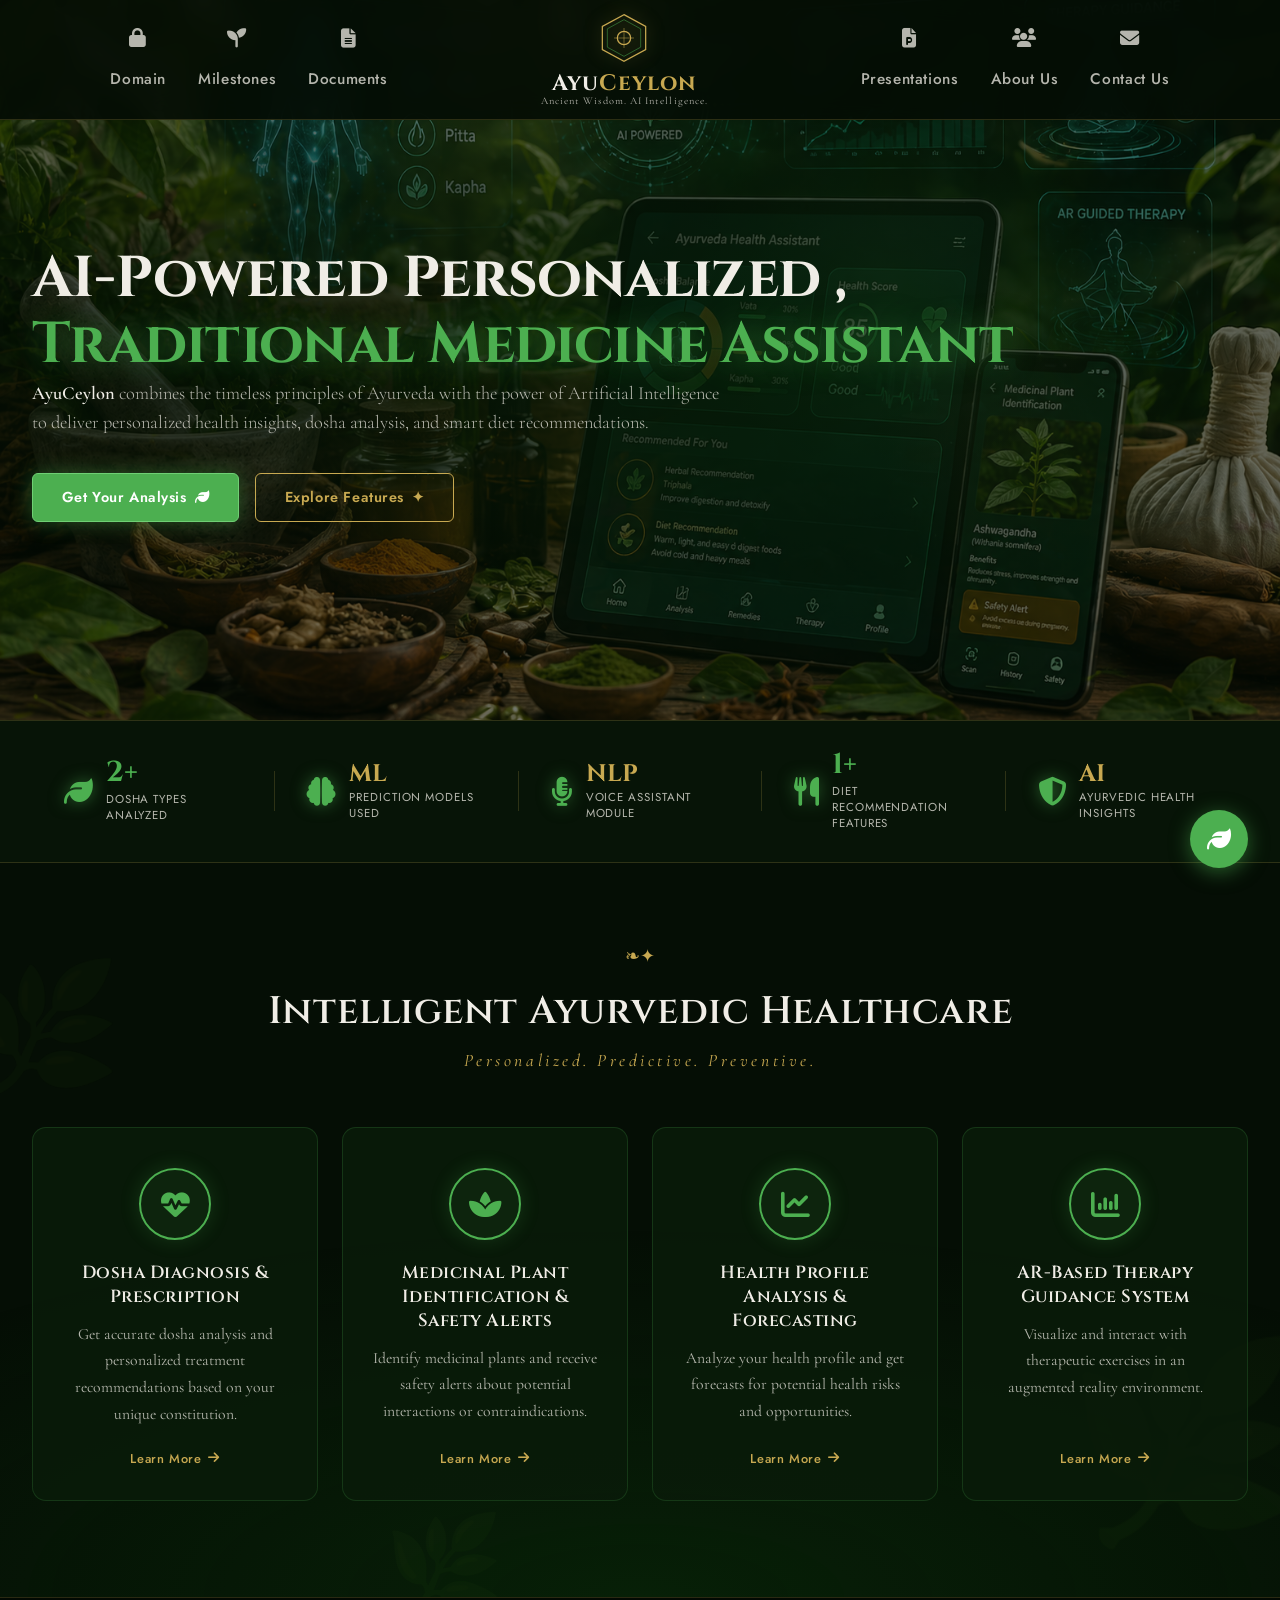
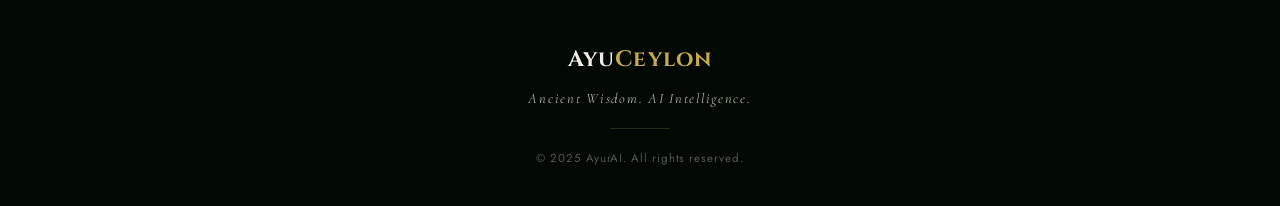
==== commit fe4b0cf5: "new updates" ====
--- a/index.html
+++ b/index.html
@@ -149,7 +149,7 @@
     <div class="features-grid">
       <div class="feature-card" style="--delay:0s">
         <div class="feature-icon-wrap">
-          <i class="fas fa-microphone"></i>
+          <i class="fa-solid fa-heart-pulse"></i>
         </div>
         <h3 class="feature-title">Dosha Diagnosis & Prescription</h3>
         <p class="feature-desc">Get accurate dosha analysis and personalized treatment recommendations based on your unique constitution.</p>
@@ -165,7 +165,7 @@
       </div>
       <div class="feature-card" style="--delay:0.3s">
         <div class="feature-icon-wrap">
-          <i class="fas fa-utensils"></i>
+          <i class="fa-solid fa-chart-line"></i>
         </div>
         <h3 class="feature-title">Health Profile Analysis & Forecasting</h3>
         <p class="feature-desc">Analyze your health profile and get forecasts for potential health risks and opportunities.</p>
@@ -173,7 +173,7 @@
       </div>
       <div class="feature-card" style="--delay:0.45s">
         <div class="feature-icon-wrap">
-          <i class="fas fa-chart-bar"></i>
+          <i class="fa-solid fa-chart-column"></i>
         </div>
         <h4 class="feature-title">AR-Based Therapy Guidance System</h4>
         <p class="feature-desc">Visualize and interact with therapeutic exercises in an augmented reality environment.</p>
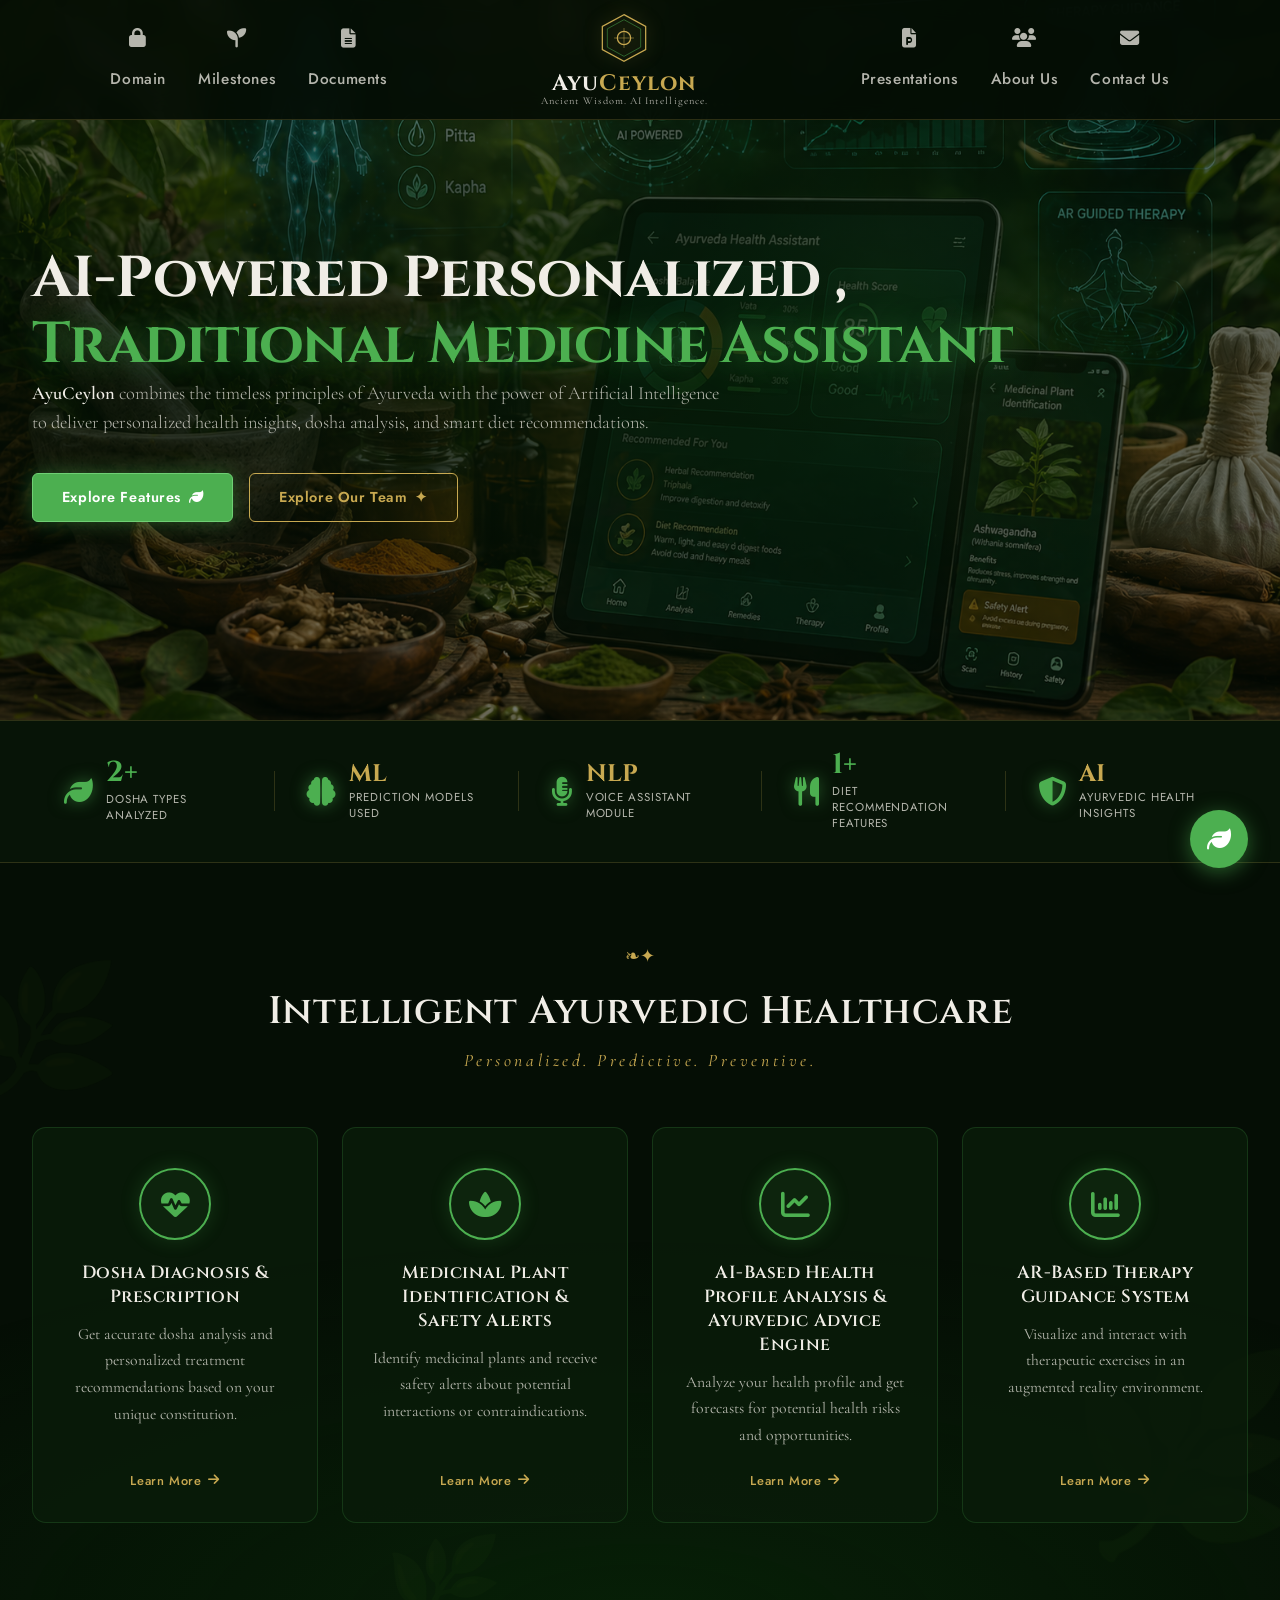
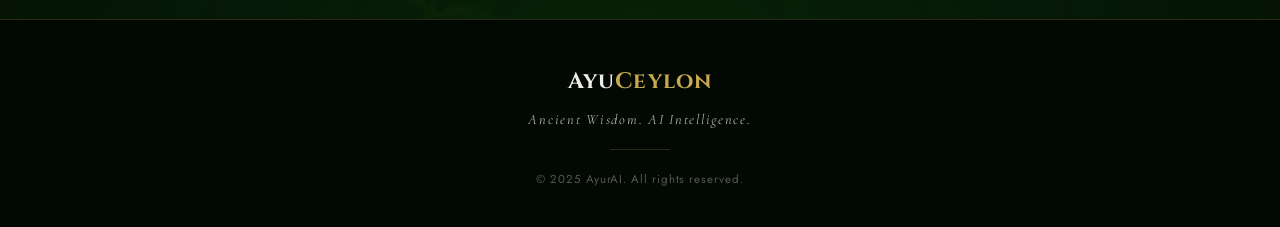
==== commit f0930c71: "new updates" ====
--- a/index.html
+++ b/index.html
@@ -68,8 +68,8 @@
   to deliver personalized health insights, dosha analysis, and smart diet recommendations.
 </p>
         <div class="hero-buttons">
-          <a href="#" class="btn-primary">Get Your Analysis <i class="fas fa-leaf"></i></a>
-          <a href="#features" class="btn-outline">Explore Features <i class="fas fa-sparkles">✦</i></a>
+          <a href="./pages/features.html" class="btn-primary">Explore Features <i class="fas fa-leaf"></i></a>
+          <a href="./pages/aboutus.html" class="btn-outline">Explore Our Team<i class="fas fa-sparkles">✦</i></a>
         </div>
       </div>
 
@@ -167,7 +167,7 @@
         <div class="feature-icon-wrap">
           <i class="fa-solid fa-chart-line"></i>
         </div>
-        <h3 class="feature-title">Health Profile Analysis & Forecasting</h3>
+        <h3 class="feature-title">AI-Based Health Profile Analysis & Ayurvedic Advice Engine</h3>
         <p class="feature-desc">Analyze your health profile and get forecasts for potential health risks and opportunities.</p>
         <a href="#" class="feature-link">Learn More <i class="fas fa-arrow-right"></i></a>
       </div>
